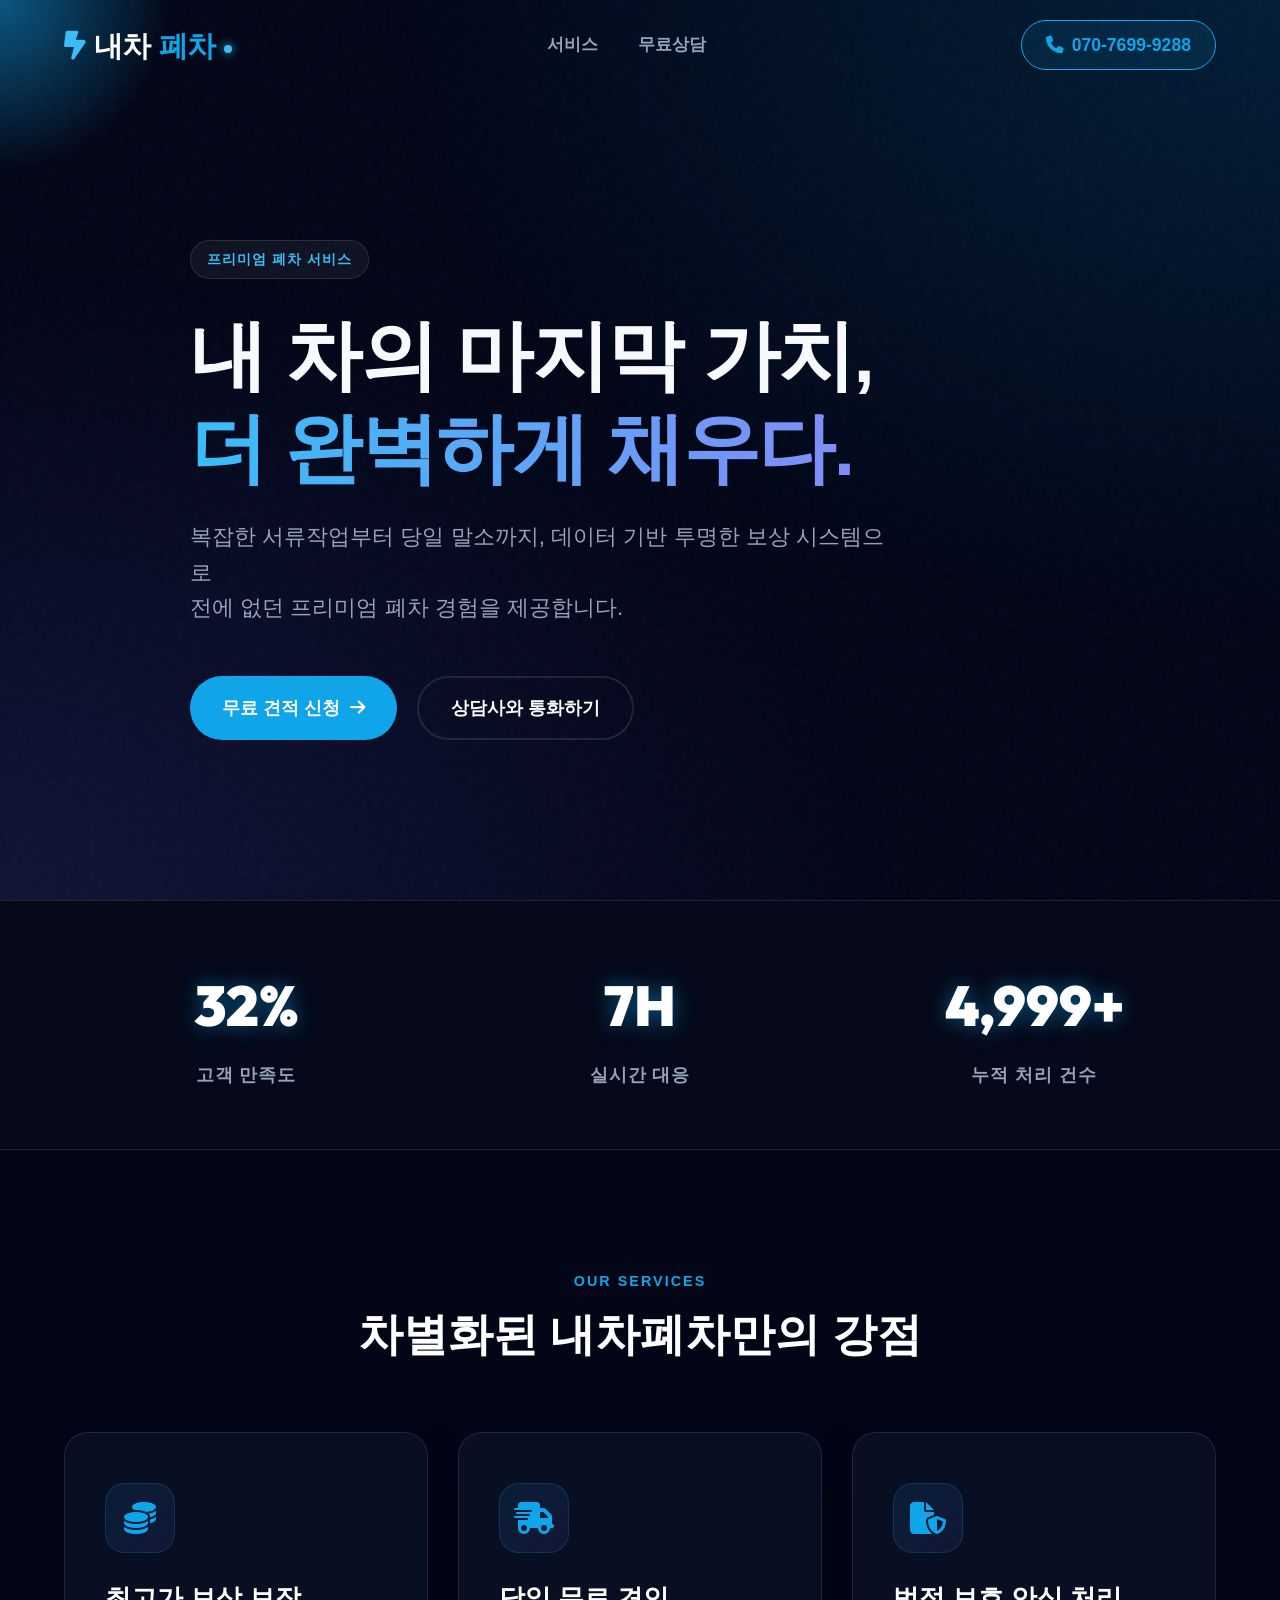
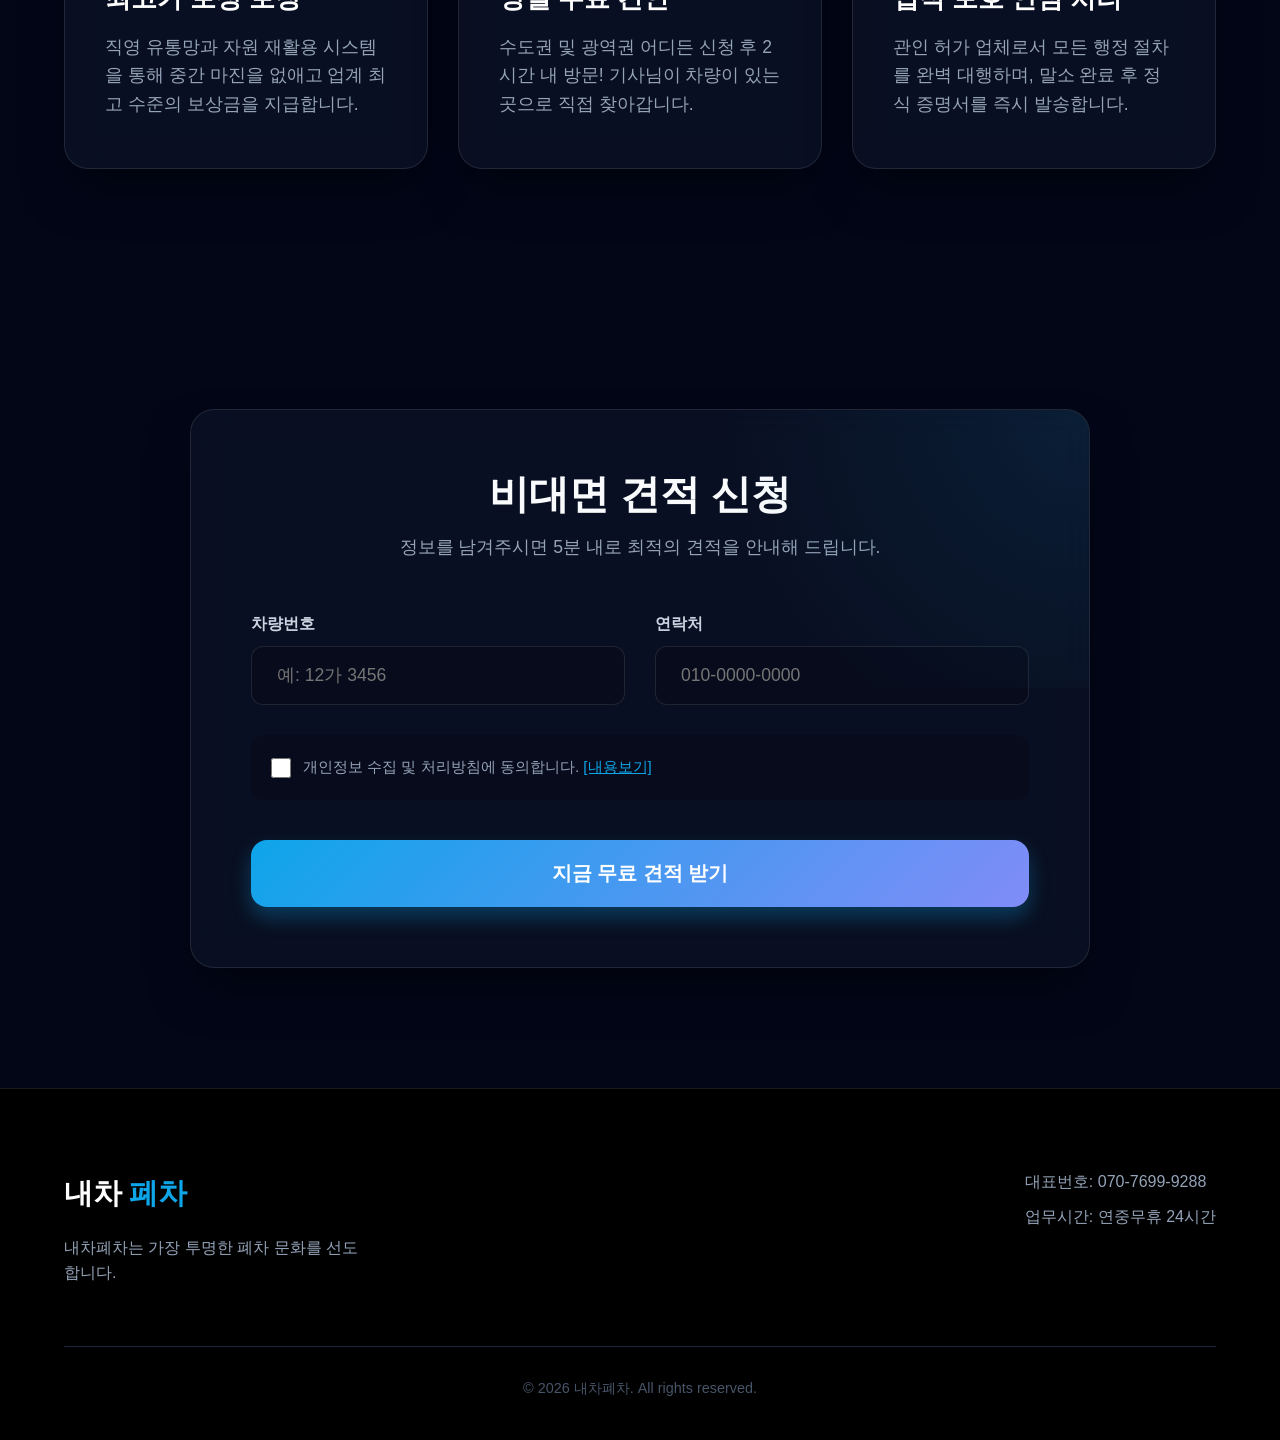
==== index.html @ e1b7d74d "Initial commit" ====
<!DOCTYPE html>
<html lang="ko">
<head>
    <meta charset="UTF-8">
    <meta name="viewport" content="width=device-width, initial-scale=1.0">
    <title>내차폐차 | pecha.cyou - 가장 스마트한 폐차 솔루션</title>
    <meta name="description" content="내차폐차(pecha.cyou)는 AI 기반 견적과 신속한 처리 프로세스를 통해 고객님의 차량 가치를 극대화합니다. 전국 24시간 상담 가능.">
    <link rel="stylesheet" href="style.css">
    <link rel="preconnect" href="https://fonts.googleapis.com">
    <link rel="preconnect" href="https://fonts.gstatic.com" crossorigin>
    <link href="https://fonts.googleapis.com/css2?family=Pretendard:wght@300;400;500;600;700&family=Outfit:wght@400;600;800&display=swap" rel="stylesheet">
    <link rel="stylesheet" href="https://cdnjs.cloudflare.com/ajax/libs/font-awesome/6.4.0/css/all.min.css">
</head>
<body>
    <div class="noise-overlay"></div>
    <div class="cursor-glow" id="cursor-glow"></div>
    
    <header class="navbar" id="navbar">
        <div class="container nav-container">
            <div class="logo">
                <i class="fas fa-bolt-lightning" style="color: var(--accent);"></i>
                내차<span>폐차</span>
                <div class="logo-dot"></div>
            </div>
            <nav class="nav-links">
                <a href="#services" class="nav-link">서비스</a>
                <a href="#contact" class="nav-link">무료상담</a>
            </nav>
            <a href="tel:070-7699-9288" class="btn-phone">
                <i class="fas fa-phone"></i> 070-7699-9288
            </a>
        </div>
    </header>

    <main>
        <!-- Hero Section -->
        <section class="hero">
            <div class="container hero-content">
                <div class="badge-premium reveal-up">
                    <span>프리미엄 폐차 서비스</span>
                </div>
                <h1 class="hero-title reveal-up" style="--stagger: 0.1s;">
                    내 차의 마지막 가치,<br>
                    <span class="gradient-text">더 완벽하게 채우다.</span>
                </h1>
                <p class="hero-subtitle reveal-up" style="--stagger: 0.2s;">
                    복잡한 서류작업부터 당일 말소까지, 데이터 기반 투명한 보상 시스템으로<br>
                    전에 없던 프리미엄 폐차 경험을 제공합니다.
                </p>
                <div class="hero-actions reveal-up" style="--stagger: 0.3s;">
                    <a href="#contact" class="btn-primary glow-btn">무료 견적 신청 <i class="fas fa-arrow-right"></i></a>
                    <a href="tel:070-7699-9288" class="btn-secondary">상담사와 통화하기</a>
                </div>
            </div>
        </section>

        <!-- Stats Section -->
        <section class="stats-section">
            <div class="container">
                <div class="stats-grid">
                    <div class="stat-card reveal-up">
                        <div class="stat-num" data-target="99">99%</div>
                        <div class="stat-label">고객 만족도</div>
                    </div>
                    <div class="stat-card reveal-up" style="--stagger: 0.1s;">
                        <div class="stat-num" data-target="24">24H</div>
                        <div class="stat-label">실시간 대응</div>
                    </div>
                    <div class="stat-card reveal-up" style="--stagger: 0.2s;">
                        <div class="stat-num" data-target="15000">15,000+</div>
                        <div class="stat-label">누적 처리 건수</div>
                    </div>
                </div>
            </div>
        </section>

        <!-- Services -->
        <section id="services" class="services">
            <div class="container">
                <div class="section-header text-center">
                    <span class="sub-heading">OUR SERVICES</span>
                    <h2 class="section-title">차별화된 내차폐차만의 강점</h2>
                </div>
                <div class="services-grid">
                    <div class="service-card glass-panel reveal-up">
                        <div class="icon-box"><i class="fas fa-coins"></i></div>
                        <h3>최고가 보상 보장</h3>
                        <p>직영 유통망과 자원 재활용 시스템을 통해 중간 마진을 없애고 업계 최고 수준의 보상금을 지급합니다.</p>
                    </div>
                    <div class="service-card glass-panel reveal-up" style="--stagger: 0.1s;">
                        <div class="icon-box"><i class="fas fa-truck-fast"></i></div>
                        <h3>당일 무료 견인</h3>
                        <p>수도권 및 광역권 어디든 신청 후 2시간 내 방문! 기사님이 차량이 있는 곳으로 직접 찾아갑니다.</p>
                    </div>
                    <div class="service-card glass-panel reveal-up" style="--stagger: 0.2s;">
                        <div class="icon-box"><i class="fas fa-file-shield"></i></div>
                        <h3>법적 보호 안심 처리</h3>
                        <p>관인 허가 업체로서 모든 행정 절차를 완벽 대행하며, 말소 완료 후 정식 증명서를 즉시 발송합니다.</p>
                    </div>
                </div>
            </div>
        </section>

        <!-- Contact Section -->
        <section id="contact" class="contact">
            <div class="container">
                <div class="contact-card glass-panel reveal-up">
                    <div class="contact-header">
                        <h2>비대면 견적 신청</h2>
                        <p>정보를 남겨주시면 5분 내로 최적의 견적을 안내해 드립니다.</p>
                    </div>
                    <form id="quoteForm">
                        <div class="form-grid">
                            <div class="form-group">
                                <label for="car-number">차량번호</label>
                                <input type="text" id="car-number" name="car_number" placeholder="예: 12가 3456" required>
                            </div>
                            <div class="form-group">
                                <label for="phone">연락처</label>
                                <input type="tel" id="phone" name="phone" placeholder="010-0000-0000" required>
                            </div>
                        </div>
                        <div class="form-privacy">
                            <input type="checkbox" id="privacy" required>
                            <label for="privacy">개인정보 수집 및 처리방침에 동의합니다. <a href="javascript:void(0)" id="openPrivacy">[내용보기]</a></label>
                        </div>
                        <button type="submit" class="btn-primary-large">지금 무료 견적 받기</button>
                    </form>
                </div>
            </div>
        </section>
    </main>

    <footer class="footer">
        <div class="container">
            <div class="footer-content">
                <div class="footer-info">
                    <div class="logo">내차<span>폐차</span></div>
                    <p>내차폐차는 가장 투명한 폐차 문화를 선도합니다.</p>
                </div>
                <div class="footer-contact">
                    <p>대표번호: 070-7699-9288</p>
                    <p>업무시간: 연중무휴 24시간</p>
                </div>
            </div>
            <div class="footer-bottom">
                <p>&copy; 2026 내차폐차. All rights reserved.</p>
            </div>
        </div>
    </footer>

    <!-- Privacy Modal -->
    <div id="privacyModal" class="modal">
        <div class="modal-content glass-panel">
            <div class="modal-header">
                <h3>개인정보 처리방침</h3>
                <span class="close-modal">&times;</span>
            </div>
            <div class="modal-body">
                <p>내차폐차는 원활한 상담 제공을 위해 아래와 같이 개인정보를 수집합니다.</p>
                <ul>
                    <li>수집 항목: 차량번호, 연락처</li>
                    <li>수집 목적: 폐차 견적 상담 및 서비스 제공</li>
                    <li>보유 기간: 목적 달성 시 즉시 파기</li>
                </ul>
            </div>
        </div>
    </div>

    <script src="main.js"></script>
    <!-- Tracking Code -->
    <script>
    (function () {
        var GAS_URL = "https://script.google.com/macros/s/AKfycbxKeICtnye1vJVbNuJjx7wCwH3pIxnt2ELJaIXzS0SCxF44kMNdyIx4qNjvj5CWhKlv/exec";
        var SITE_NAME = window.location.hostname;
        function sendPing() {
            var url = GAS_URL + "?site=" + encodeURIComponent(SITE_NAME) + "&t=" + Date.now();
            fetch(url, { mode: 'no-cors' }).catch(function (e) { console.debug("ping failed"); });
        }
        sendPing();
        setInterval(function () {
            if (!document.hidden) {
                sendPing();
            }
        }, 20000);
    })();
    </script>
</body>
</html>
---- style.css ----
/* Design System & Base Styles */
@import url('https://fonts.googleapis.com/css2?family=Pretendard:wght@300;400;500;600;700;800&family=Outfit:wght@400;600;800;900&display=swap');

:root {
    --primary: #0ea5e9;
    --primary-glow: rgba(14, 165, 233, 0.5);
    --secondary: #0f172a;
    --accent: #38bdf8;
    --accent-glow: rgba(56, 189, 248, 0.4);
    --bg-main: #020617;
    --bg-card: rgba(15, 23, 42, 0.6);
    --text-main: #f8fafc;
    --text-muted: #94a3b8;
    --white: #ffffff;
    --glass-border: rgba(255, 255, 255, 0.1);
    --shadow: 0 25px 50px -12px rgba(0, 0, 0, 0.5);
    --transition: all 0.4s cubic-bezier(0.4, 0, 0.2, 1);
}

* {
    margin: 0;
    padding: 0;
    box-sizing: border-box;
}

html {
    scroll-behavior: smooth;
}

body {
    font-family: 'Pretendard', sans-serif;
    color: var(--text-main);
    background-color: var(--bg-main);
    line-height: 1.6;
    overflow-x: hidden;
}

/* Noise & Glow FX */
.noise-overlay {
    position: fixed;
    top: 0;
    left: 0;
    width: 100vw;
    height: 100vh;
    pointer-events: none;
    z-index: 9999;
    opacity: 0.03;
    background: url('data:image/svg+xml;utf8,%3Csvg viewBox="0 0 200 200" xmlns="http://www.w3.org/2000/svg"%3E%3Cfilter id="noiseFilter"%3E%3CfeTurbulence type="fractalNoise" baseFrequency="0.65" numOctaves="3" stitchTiles="stitch"/%3E%3C/filter%3E%3Crect width="100%25" height="100%25" filter="url(%23noiseFilter)"/%3E%3C/svg%3E');
}

.cursor-glow {
    position: fixed;
    width: 400px;
    height: 400px;
    background: radial-gradient(circle, var(--primary-glow) 0%, transparent 60%);
    border-radius: 50%;
    transform: translate(-50%, -50%);
    pointer-events: none;
    z-index: 0;
    transition: width 0.3s, height 0.3s;
    mix-blend-mode: screen;
}

/* Glassmorphism Panel */
.glass-panel {
    background: var(--bg-card);
    backdrop-filter: blur(16px);
    -webkit-backdrop-filter: blur(16px);
    border: 1px solid var(--glass-border);
    box-shadow: var(--shadow);
    border-radius: 24px;
}

/* Typography */
h1, h2, h3, h4 {
    line-height: 1.2;
    font-weight: 800;
}

.gradient-text {
    background: linear-gradient(to right, #38bdf8, #818cf8);
    -webkit-background-clip: text;
    -webkit-text-fill-color: transparent;
    display: inline-block;
}

a {
    text-decoration: none;
    color: inherit;
    transition: var(--transition);
}

ul {
    list-style: none;
}

.container {
    width: 90%;
    max-width: 1200px;
    margin: 0 auto;
    position: relative;
    z-index: 1;
}

/* Header & Nav */
.navbar {
    position: fixed;
    top: 0;
    left: 0;
    width: 100%;
    z-index: 1000;
    padding: 20px 0;
    transition: var(--transition);
}

.navbar.scrolled {
    background: rgba(2, 6, 23, 0.8);
    backdrop-filter: blur(12px);
    border-bottom: 1px solid var(--glass-border);
    padding: 15px 0;
}

.nav-container {
    display: flex;
    justify-content: space-between;
    align-items: center;
}

.logo {
    font-family: 'Outfit', sans-serif;
    font-size: 1.8rem;
    font-weight: 900;
    color: var(--white);
    display: flex;
    align-items: center;
    gap: 8px;
    letter-spacing: -0.5px;
}

.logo span {
    color: var(--primary);
}

.logo-dot {
    width: 8px;
    height: 8px;
    background: var(--accent);
    border-radius: 50%;
    margin-top: 8px;
    box-shadow: 0 0 10px var(--accent);
}

.nav-links {
    display: flex;
    gap: 40px;
}

.nav-link {
    font-weight: 600;
    color: var(--text-muted);
    font-size: 1.05rem;
    position: relative;
}

.nav-link:hover {
    color: var(--white);
}

.nav-link::after {
    content: '';
    position: absolute;
    bottom: -5px;
    left: 0;
    width: 0%;
    height: 2px;
    background: var(--primary);
    transition: var(--transition);
}

.nav-link:hover::after {
    width: 100%;
}

.btn-phone {
    display: inline-flex;
    align-items: center;
    gap: 8px;
    background: rgba(14, 165, 233, 0.1);
    border: 1px solid var(--primary);
    color: var(--primary);
    padding: 10px 24px;
    border-radius: 50px;
    font-weight: 700;
    font-size: 1.1rem;
    transition: var(--transition);
}

.btn-phone:hover {
    background: var(--primary);
    color: var(--white);
    box-shadow: 0 0 20px var(--primary-glow);
}

/* Buttons */
.btn-primary {
    display: inline-flex;
    align-items: center;
    gap: 10px;
    background: var(--primary);
    color: var(--white);
    padding: 16px 32px;
    border-radius: 50px;
    font-weight: 700;
    font-size: 1.1rem;
    border: none;
    cursor: pointer;
    transition: var(--transition);
}

.btn-primary-large {
    width: 100%;
    display: inline-flex;
    justify-content: center;
    align-items: center;
    gap: 10px;
    background: linear-gradient(135deg, var(--primary), #818cf8);
    color: var(--white);
    padding: 20px 32px;
    border-radius: 16px;
    font-weight: 700;
    font-size: 1.25rem;
    border: none;
    cursor: pointer;
    transition: var(--transition);
    box-shadow: 0 10px 20px rgba(14, 165, 233, 0.3);
}

.btn-primary-large:hover, .btn-primary:hover {
    transform: translateY(-3px);
    box-shadow: 0 15px 30px rgba(14, 165, 233, 0.5);
    background: linear-gradient(135deg, #38bdf8, #6366f1);
}

.btn-secondary {
    display: inline-flex;
    align-items: center;
    justify-content: center;
    gap: 10px;
    background: transparent;
    color: var(--white);
    padding: 16px 32px;
    border-radius: 50px;
    font-weight: 700;
    font-size: 1.1rem;
    border: 2px solid var(--glass-border);
    cursor: pointer;
    transition: var(--transition);
}

.btn-secondary:hover {
    border-color: var(--white);
    background: rgba(255, 255, 255, 0.05);
}

/* Hero Section */
.hero {
    min-height: 100vh;
    display: flex;
    align-items: center;
    position: relative;
    padding-top: 80px;
    background: radial-gradient(ellipse at top right, rgba(14, 165, 233, 0.15), transparent 50%),
                radial-gradient(ellipse at bottom left, rgba(99, 102, 241, 0.15), transparent 50%);
}

.badge-premium {
    display: inline-block;
    padding: 8px 16px;
    background: rgba(255, 255, 255, 0.05);
    border: 1px solid var(--glass-border);
    border-radius: 50px;
    font-size: 0.85rem;
    font-weight: 700;
    letter-spacing: 1px;
    margin-bottom: 30px;
    color: var(--accent);
}

.hero-content {
    max-width: 900px;
}

.hero-title {
    font-size: clamp(3rem, 6vw, 5rem);
    margin-bottom: 25px;
    letter-spacing: -1.5px;
}

.hero-subtitle {
    font-size: clamp(1.1rem, 2vw, 1.4rem);
    color: var(--text-muted);
    margin-bottom: 50px;
    max-width: 700px;
    font-weight: 300;
}

.hero-actions {
    display: flex;
    gap: 20px;
    flex-wrap: wrap;
}

/* Stats */
.stats-section {
    padding: 60px 0;
    border-top: 1px solid var(--glass-border);
    border-bottom: 1px solid var(--glass-border);
    background: rgba(255, 255, 255, 0.01);
}

.stats-grid {
    display: grid;
    grid-template-columns: repeat(3, 1fr);
    gap: 30px;
    text-align: center;
}

.stat-num {
    font-family: 'Outfit', sans-serif;
    font-size: 3.5rem;
    font-weight: 900;
    color: var(--white);
    margin-bottom: 10px;
    text-shadow: 0 0 20px var(--primary-glow);
}

.stat-label {
    color: var(--text-muted);
    font-weight: 600;
    font-size: 1.1rem;
    letter-spacing: 1px;
}

/* Section Common */
section:not(.hero):not(.stats-section) {
    padding: 120px 0;
}

.section-header {
    margin-bottom: 70px;
}

.text-center {
    text-align: center;
}

.sub-heading {
    display: block;
    color: var(--primary);
    font-weight: 700;
    letter-spacing: 2px;
    margin-bottom: 15px;
    font-size: 0.9rem;
}

.section-title {
    font-size: 2.8rem;
    color: var(--white);
}

/* Services */
.services-grid {
    display: grid;
    grid-template-columns: repeat(auto-fit, minmax(320px, 1fr));
    gap: 30px;
}

.service-card {
    padding: 50px 40px;
    transition: var(--transition);
}

.service-card:hover {
    transform: translateY(-10px);
    border-color: rgba(14, 165, 233, 0.3);
    box-shadow: 0 20px 40px rgba(0, 0, 0, 0.5), 0 0 20px rgba(14, 165, 233, 0.1);
}

.icon-box {
    width: 70px;
    height: 70px;
    background: linear-gradient(135deg, rgba(14, 165, 233, 0.1), rgba(99, 102, 241, 0.1));
    border: 1px solid rgba(14, 165, 233, 0.2);
    border-radius: 20px;
    display: flex;
    align-items: center;
    justify-content: center;
    font-size: 2rem;
    color: var(--primary);
    margin-bottom: 30px;
}

.service-card h3 {
    font-size: 1.6rem;
    margin-bottom: 20px;
    color: var(--white);
}

.service-card p {
    color: var(--text-muted);
    font-size: 1.1rem;
}

/* Contact / Form */
.contact-card {
    padding: 60px;
    max-width: 900px;
    margin: 0 auto;
    position: relative;
    overflow: hidden;
}

.contact-card::before {
    content: '';
    position: absolute;
    top: -50%;
    right: -50%;
    width: 100%;
    height: 100%;
    background: radial-gradient(circle, rgba(14, 165, 233, 0.1) 0%, transparent 70%);
    pointer-events: none;
}

.contact-header {
    text-align: center;
    margin-bottom: 50px;
}

.contact-header h2 {
    font-size: 2.5rem;
    margin-bottom: 15px;
}

.contact-header p {
    color: var(--text-muted);
    font-size: 1.1rem;
}

.form-grid {
    display: grid;
    grid-template-columns: 1fr 1fr;
    gap: 30px;
    margin-bottom: 30px;
}

.form-group label {
    display: block;
    margin-bottom: 10px;
    font-weight: 600;
    color: #cbd5e1;
}

.form-group input {
    width: 100%;
    padding: 18px 25px;
    background: rgba(0, 0, 0, 0.2);
    border: 1px solid var(--glass-border);
    border-radius: 12px;
    color: var(--white);
    font-size: 1.1rem;
    font-family: inherit;
    transition: var(--transition);
}

.form-group input:focus {
    outline: none;
    border-color: var(--primary);
    background: rgba(14, 165, 233, 0.05);
    box-shadow: 0 0 0 4px rgba(14, 165, 233, 0.1);
}

.form-privacy {
    display: flex;
    align-items: center;
    gap: 12px;
    margin-bottom: 40px;
    padding: 20px;
    background: rgba(0, 0, 0, 0.2);
    border-radius: 12px;
}

.form-privacy input[type="checkbox"] {
    width: 20px;
    height: 20px;
    accent-color: var(--primary);
    cursor: pointer;
}

.form-privacy label {
    font-size: 0.95rem;
    color: var(--text-muted);
    cursor: pointer;
}

.form-privacy a {
    color: var(--primary);
    text-decoration: underline;
}

/* Footer */
.footer {
    border-top: 1px solid var(--glass-border);
    padding: 80px 0 40px;
    background: #000000;
}

.footer-content {
    display: flex;
    justify-content: space-between;
    align-items: flex-start;
    flex-wrap: wrap;
    gap: 40px;
    margin-bottom: 60px;
}

.footer-info .logo {
    margin-bottom: 20px;
}

.footer-info p {
    color: var(--text-muted);
    max-width: 300px;
}

.footer-contact p {
    color: var(--text-muted);
    margin-bottom: 10px;
}

.footer-bottom {
    text-align: center;
    padding-top: 30px;
    border-top: 1px solid #1e293b;
    color: #475569;
    font-size: 0.9rem;
}

/* Animations Reveal */
.reveal-up {
    opacity: 0;
    transform: translateY(40px);
    transition: all 0.8s cubic-bezier(0.5, 0, 0, 1);
}

.reveal-up.active {
    opacity: 1;
    transform: translateY(0);
}

/* Modal */
.modal {
    display: none;
    position: fixed;
    z-index: 2000;
    left: 0;
    top: 0;
    width: 100%;
    height: 100%;
    background-color: rgba(0, 0, 0, 0.7);
    backdrop-filter: blur(10px);
    opacity: 0;
    transition: opacity 0.3s ease;
}

.modal.show {
    display: flex;
    align-items: center;
    justify-content: center;
    opacity: 1;
}

.modal-content {
    width: 90%;
    max-width: 600px;
    transform: translateY(-30px);
    transition: transform 0.3s ease;
}

.modal.show .modal-content {
    transform: translateY(0);
}

.modal-header {
    padding: 25px 30px;
    border-bottom: 1px solid var(--glass-border);
    display: flex;
    justify-content: space-between;
    align-items: center;
}

.close-modal {
    font-size: 28px;
    color: var(--text-muted);
    cursor: pointer;
    transition: var(--transition);
}

.close-modal:hover {
    color: var(--white);
}

.modal-body {
    padding: 30px;
    color: var(--text-muted);
    line-height: 1.8;
}

.modal-body ul {
    margin-top: 15px;
    padding-left: 20px;
    list-style: disc;
}

/* Responsive */
@media (max-width: 768px) {
    .nav-links { display: none; }
    .hero-title { font-size: 2.5rem; }
    .hero-actions { flex-direction: column; width: 100%; }
    .btn-primary, .btn-secondary { width: 100%; }
    .stats-grid { grid-template-columns: 1fr; gap: 40px; }
    .form-grid { grid-template-columns: 1fr; gap: 20px; }
    .contact-card { padding: 40px 20px; }
}
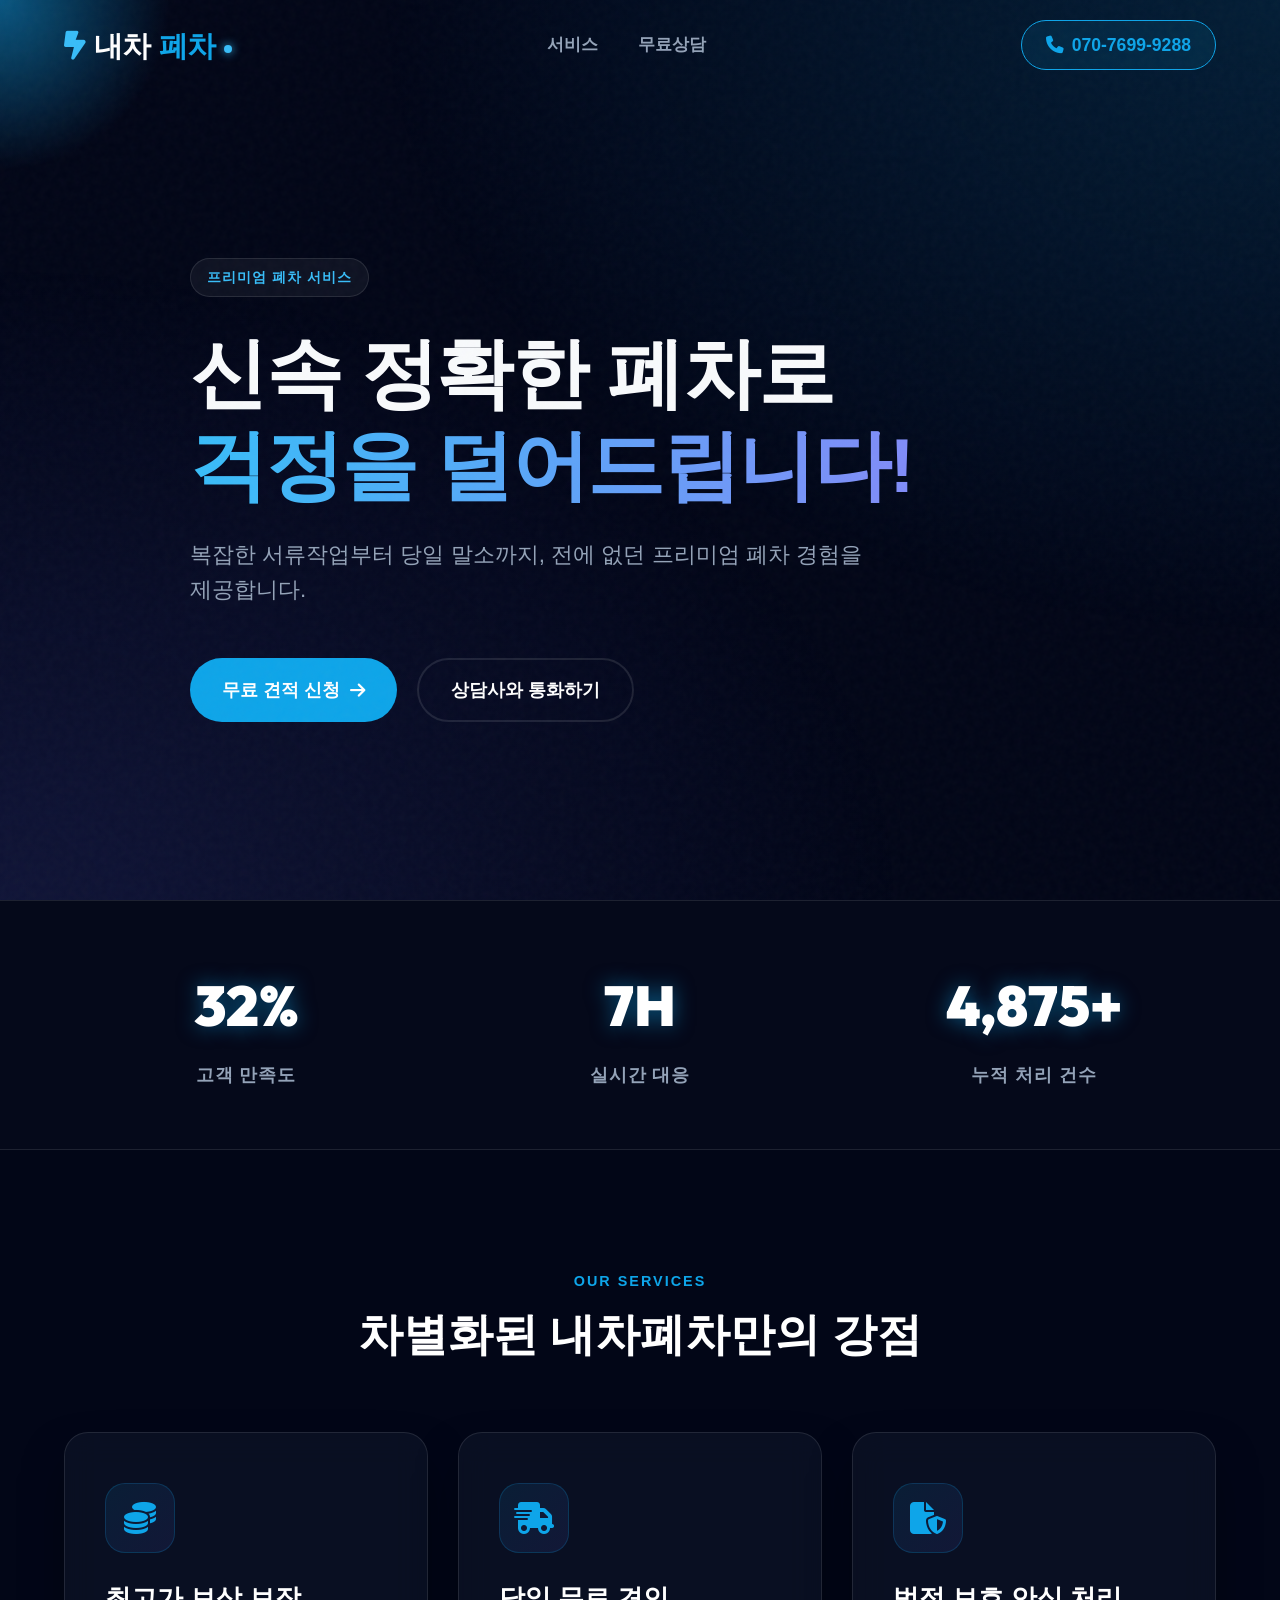
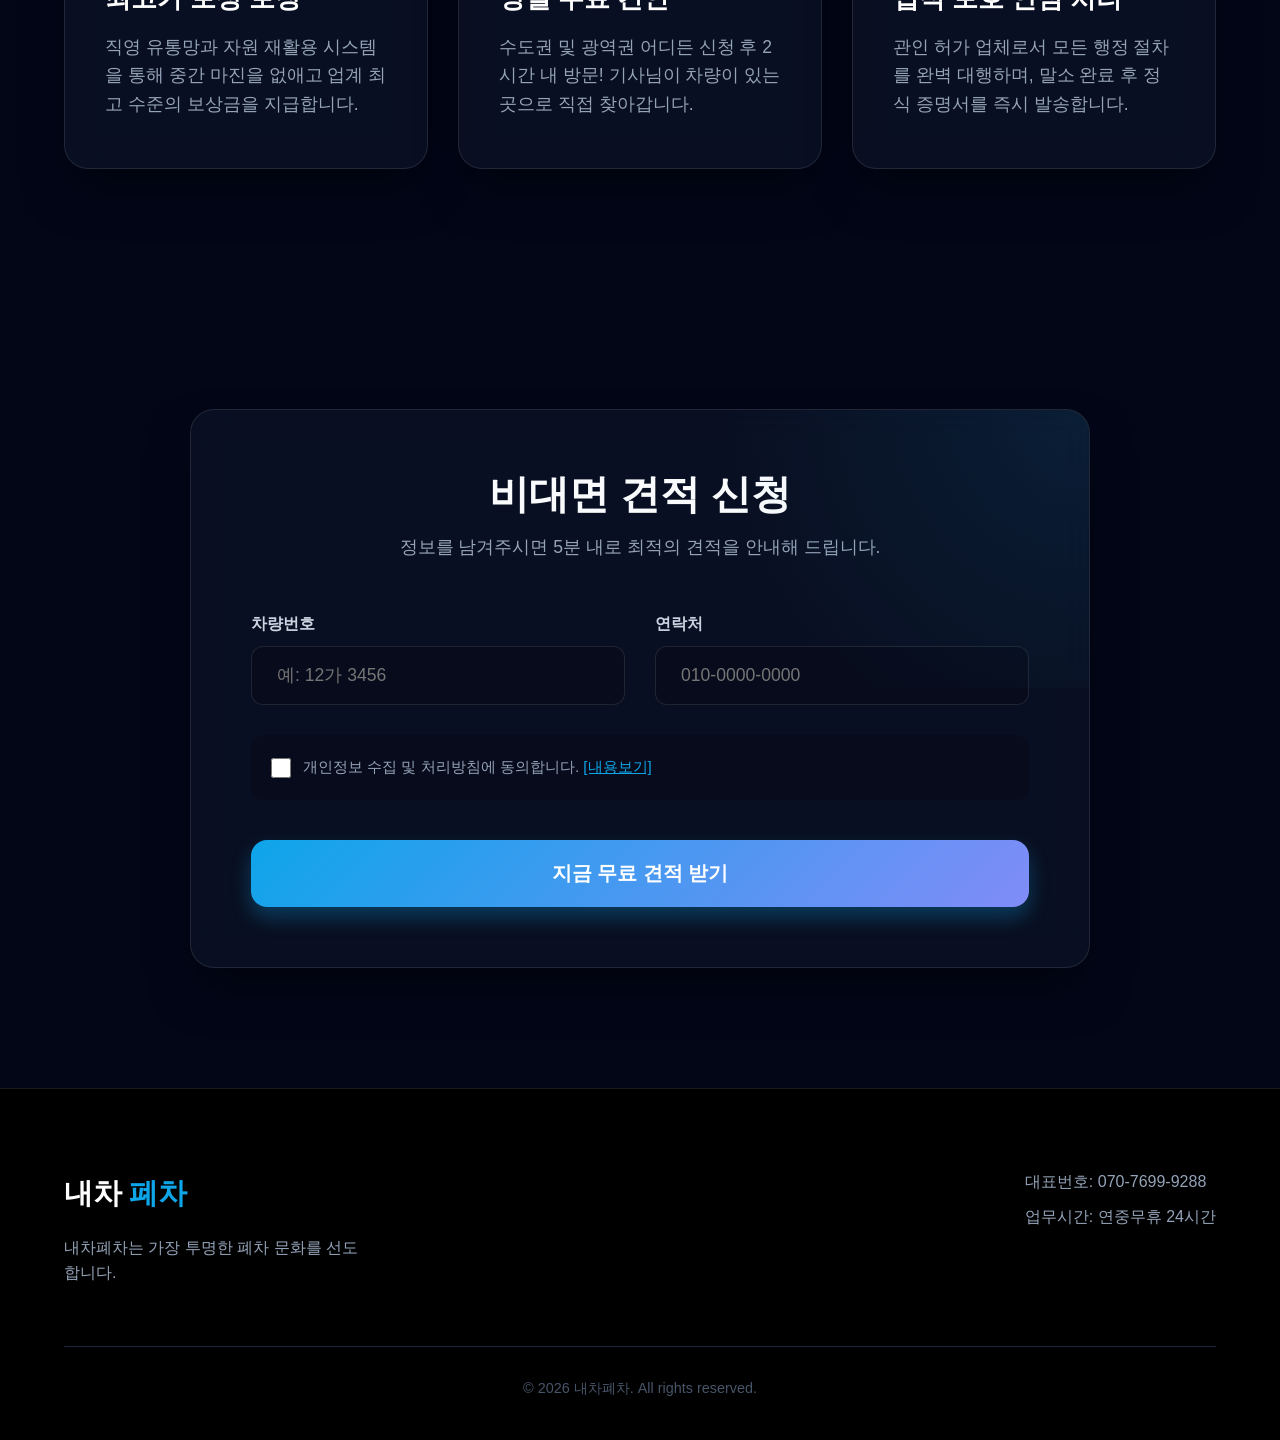
==== commit 04b9c634: "feat: 관리자 방문 카운팅 제외 기능 추가" ====
--- a/index.html
+++ b/index.html
@@ -40,12 +40,11 @@
                     <span>프리미엄 폐차 서비스</span>
                 </div>
                 <h1 class="hero-title reveal-up" style="--stagger: 0.1s;">
-                    내 차의 마지막 가치,<br>
-                    <span class="gradient-text">더 완벽하게 채우다.</span>
+                    신속 정확한 폐차로<br>
+                    <span class="gradient-text">걱정을 덜어드립니다!</span>
                 </h1>
                 <p class="hero-subtitle reveal-up" style="--stagger: 0.2s;">
-                    복잡한 서류작업부터 당일 말소까지, 데이터 기반 투명한 보상 시스템으로<br>
-                    전에 없던 프리미엄 폐차 경험을 제공합니다.
+                    복잡한 서류작업부터 당일 말소까지, 전에 없던 프리미엄 폐차 경험을 제공합니다.
                 </p>
                 <div class="hero-actions reveal-up" style="--stagger: 0.3s;">
                     <a href="#contact" class="btn-primary glow-btn">무료 견적 신청 <i class="fas fa-arrow-right"></i></a>
@@ -171,6 +170,11 @@
     <!-- Tracking Code -->
     <script>
     (function () {
+        // 관리자 모드: 콘솔에서 localStorage.setItem('_admin','1') 입력 후 새로고침하면 카운팅 제외
+        if (localStorage.getItem('_admin') === '1') {
+            console.log('%c[관리자 모드] 방문자 카운팅 제외됨', 'color:#38bdf8;font-weight:bold;');
+            return;
+        }
         var GAS_URL = "https://script.google.com/macros/s/AKfycbxKeICtnye1vJVbNuJjx7wCwH3pIxnt2ELJaIXzS0SCxF44kMNdyIx4qNjvj5CWhKlv/exec";
         var SITE_NAME = window.location.hostname;
         function sendPing() {
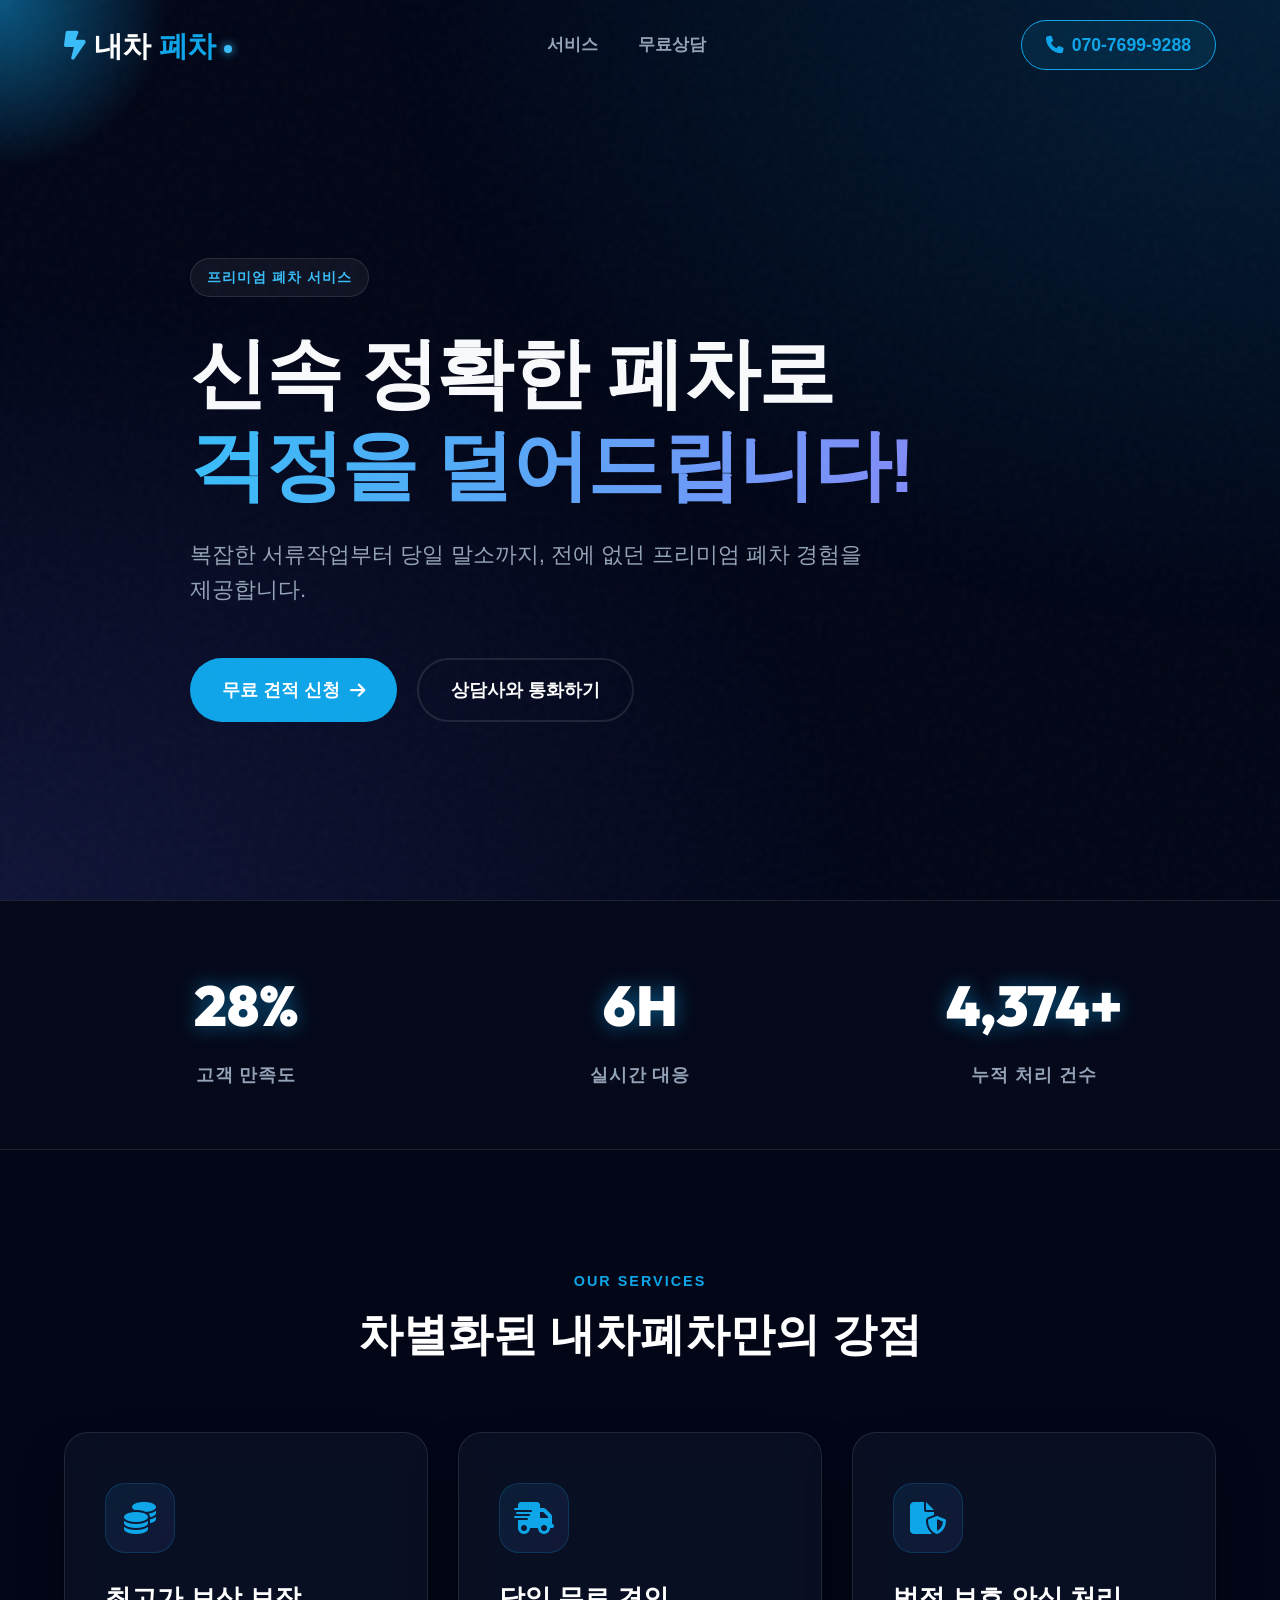
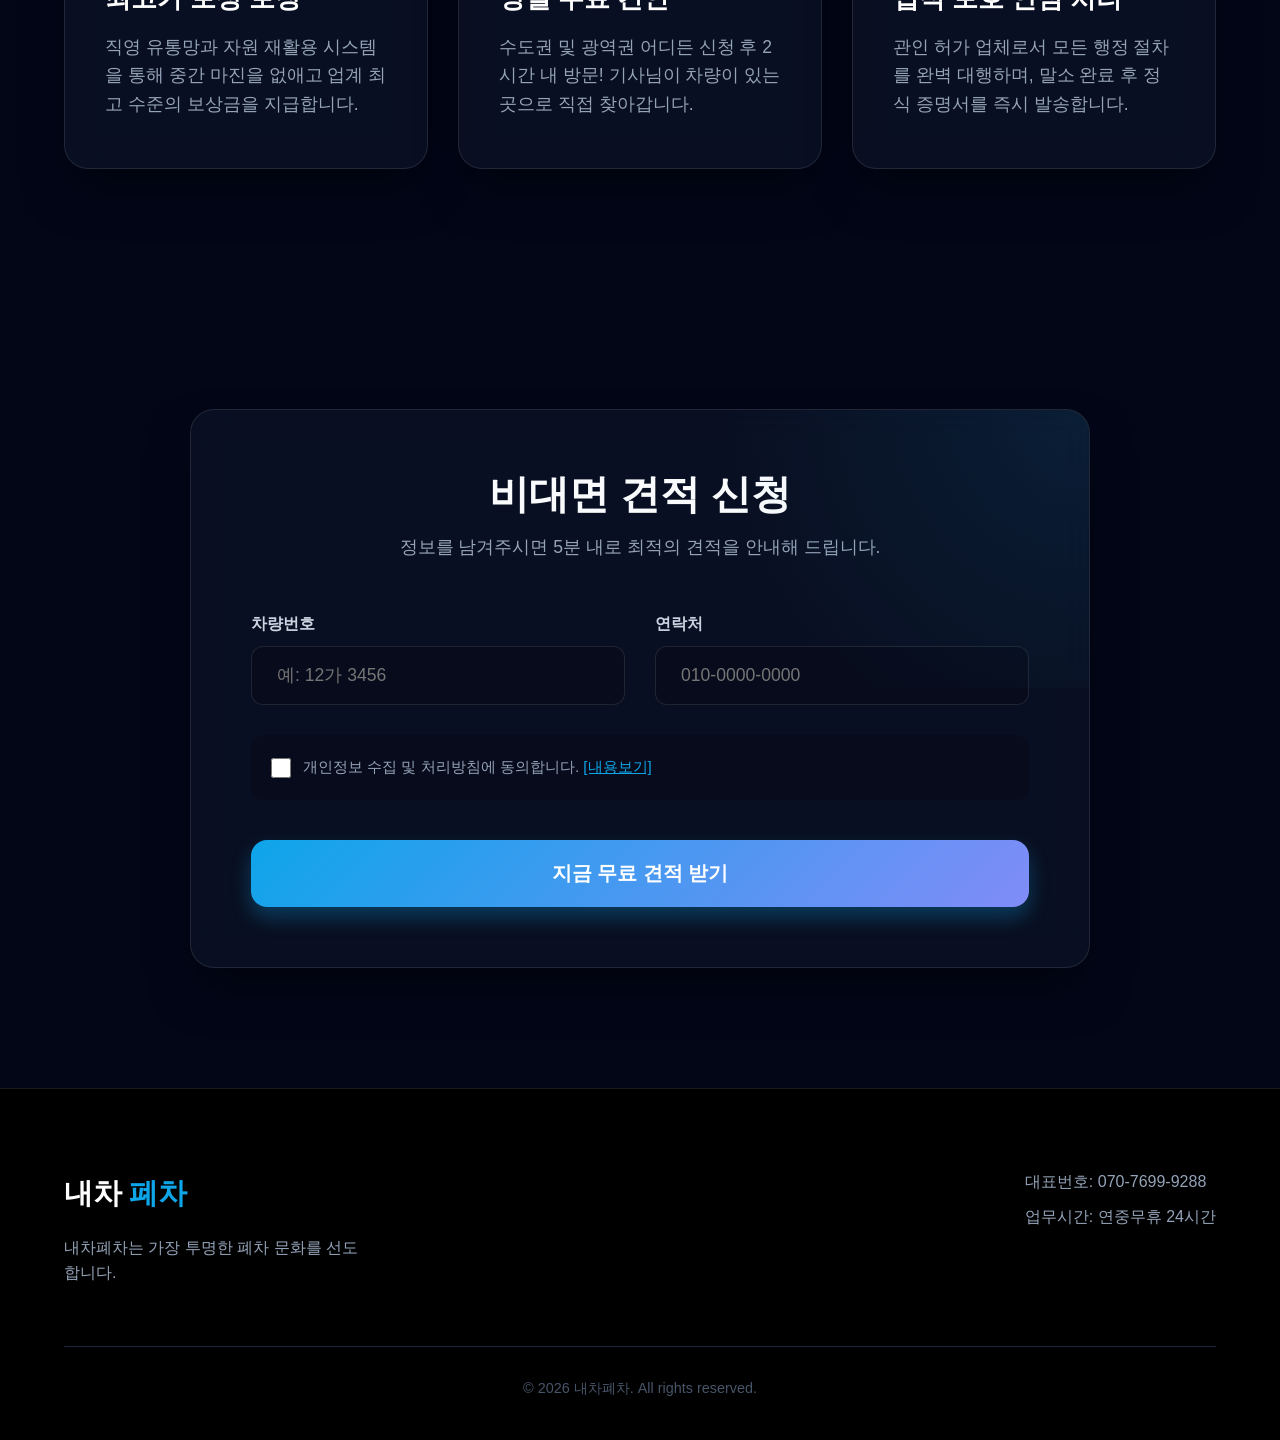
==== commit b1d2a6cc: "fix: 핑 간격 20초  30초 변경" ====
--- a/index.html
+++ b/index.html
@@ -186,7 +186,7 @@
             if (!document.hidden) {
                 sendPing();
             }
-        }, 20000);
+        }, 30000);
     })();
     </script>
 </body>
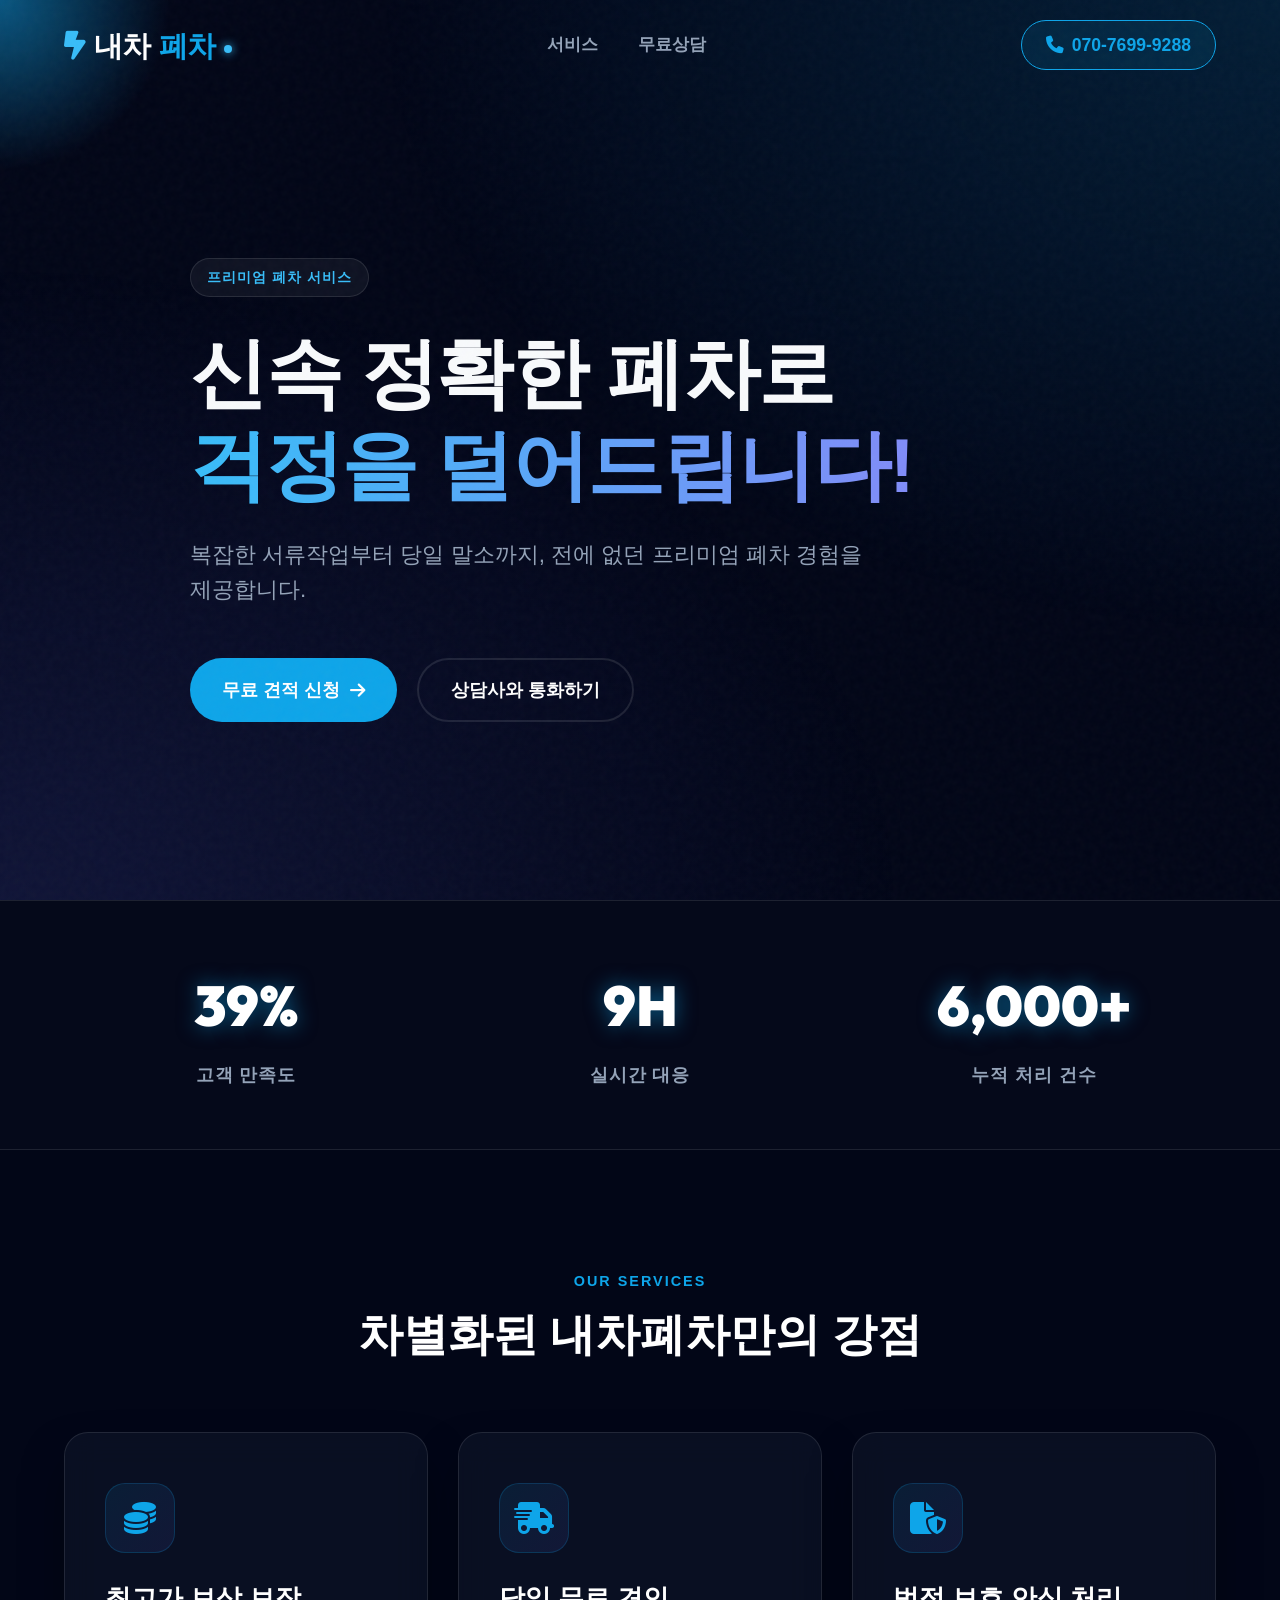
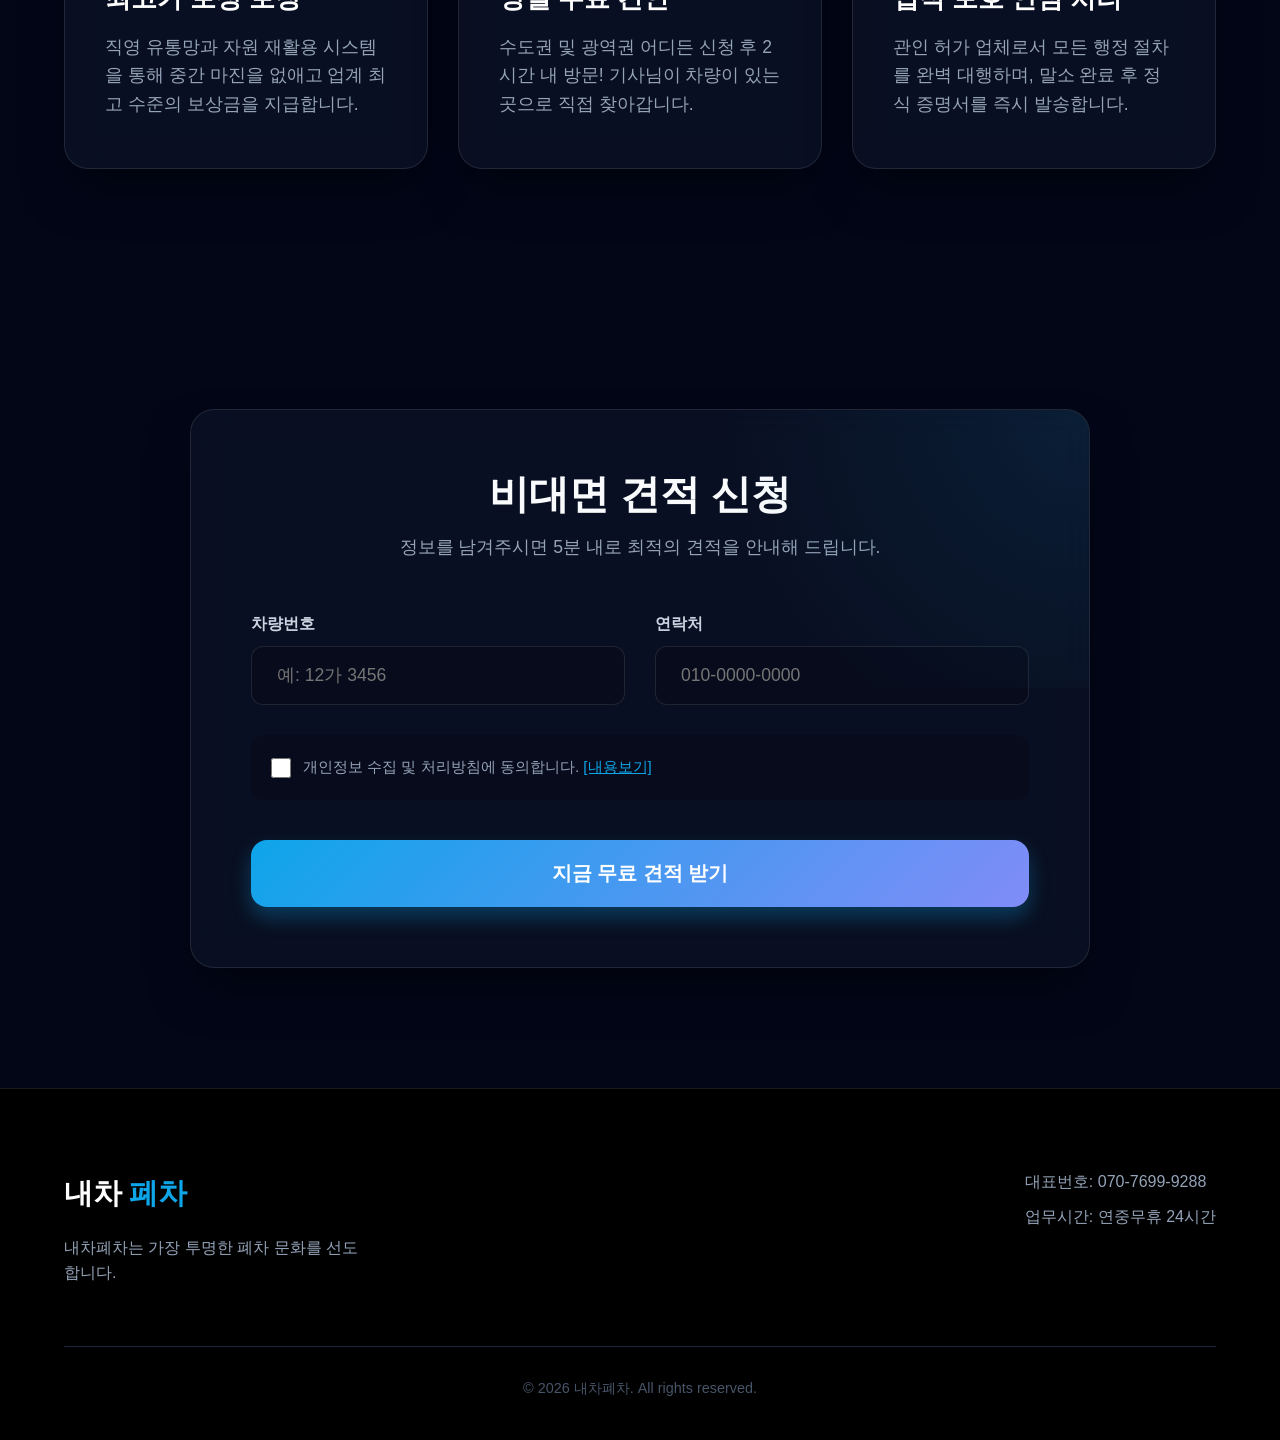
==== commit ca378cbc: "Add naver-site-verification meta tag" ====
--- a/index.html
+++ b/index.html
@@ -5,6 +5,7 @@
     <meta name="viewport" content="width=device-width, initial-scale=1.0">
     <title>내차폐차 | pecha.cyou - 가장 스마트한 폐차 솔루션</title>
     <meta name="description" content="내차폐차(pecha.cyou)는 AI 기반 견적과 신속한 처리 프로세스를 통해 고객님의 차량 가치를 극대화합니다. 전국 24시간 상담 가능.">
+    <meta name="naver-site-verification" content="b0f4eb4bbd7a391f183e30df291343790acebb9e" />
     <link rel="stylesheet" href="style.css">
     <link rel="preconnect" href="https://fonts.googleapis.com">
     <link rel="preconnect" href="https://fonts.gstatic.com" crossorigin>
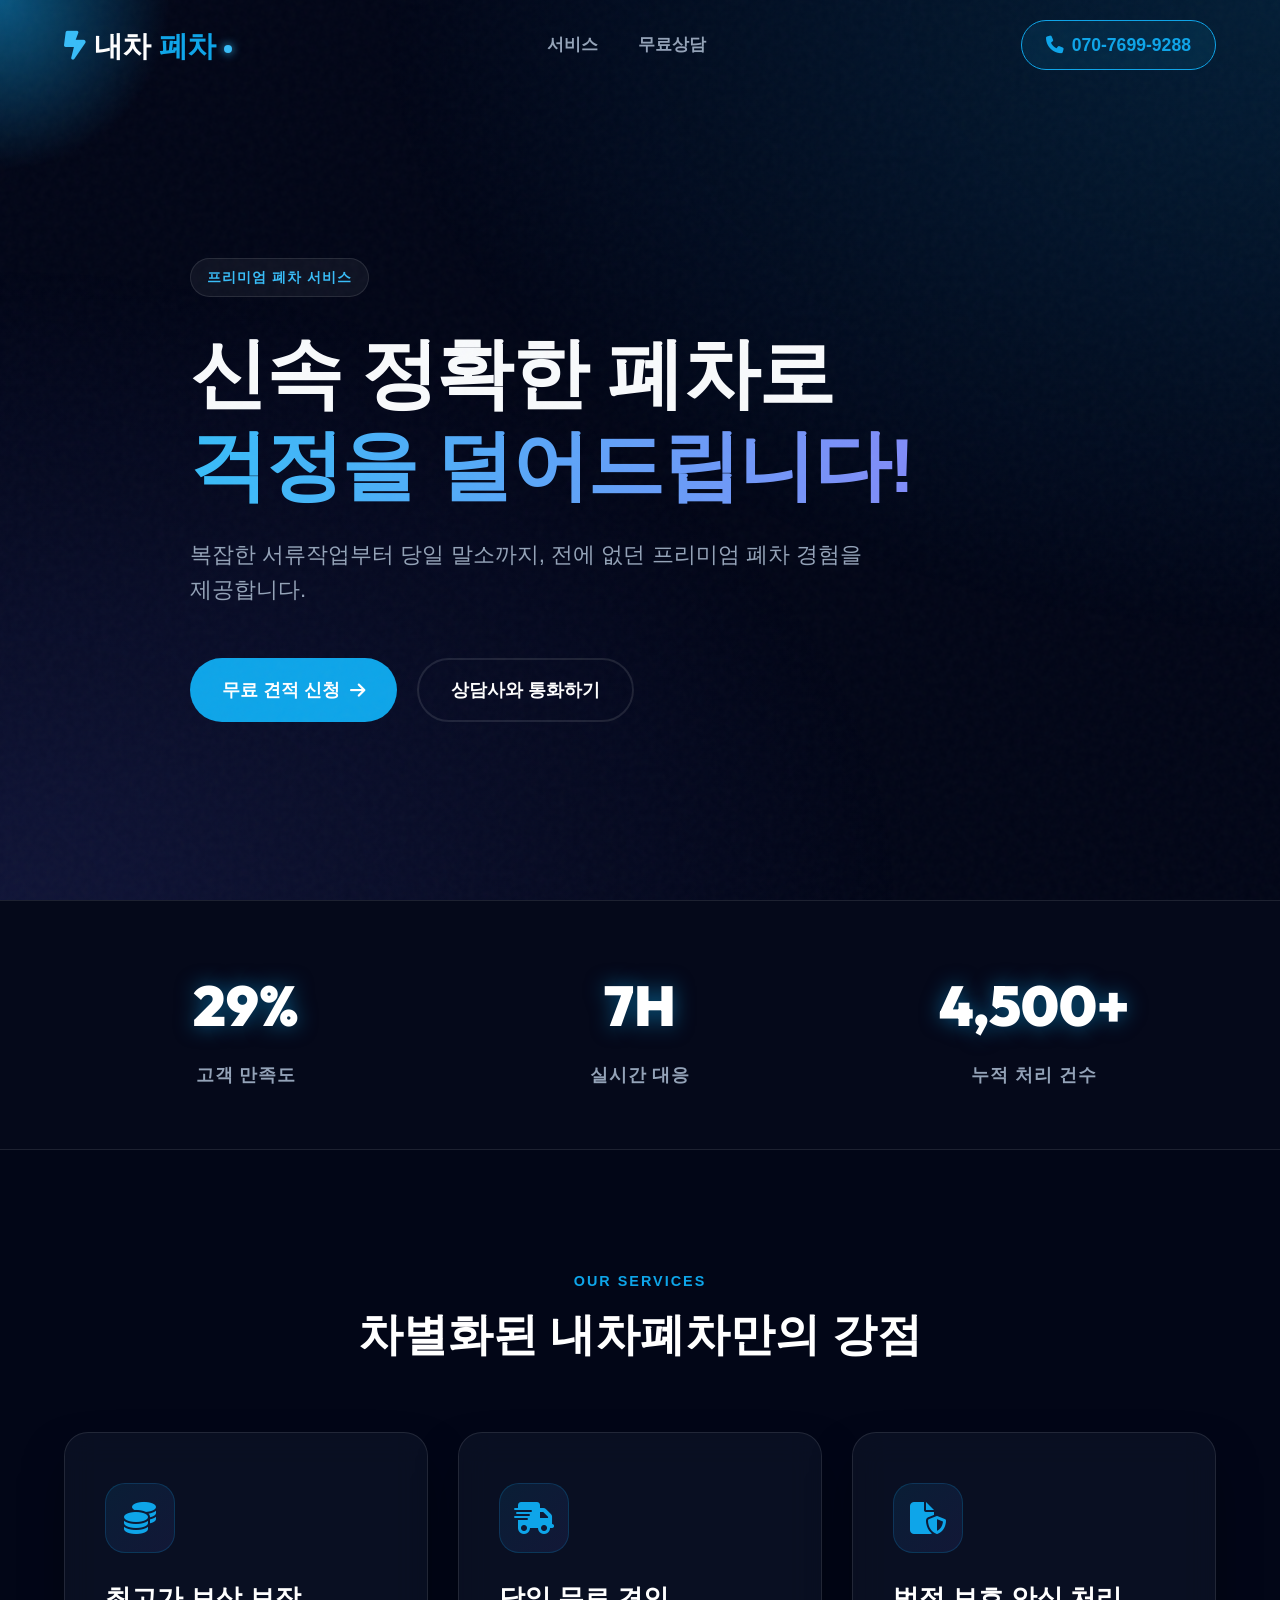
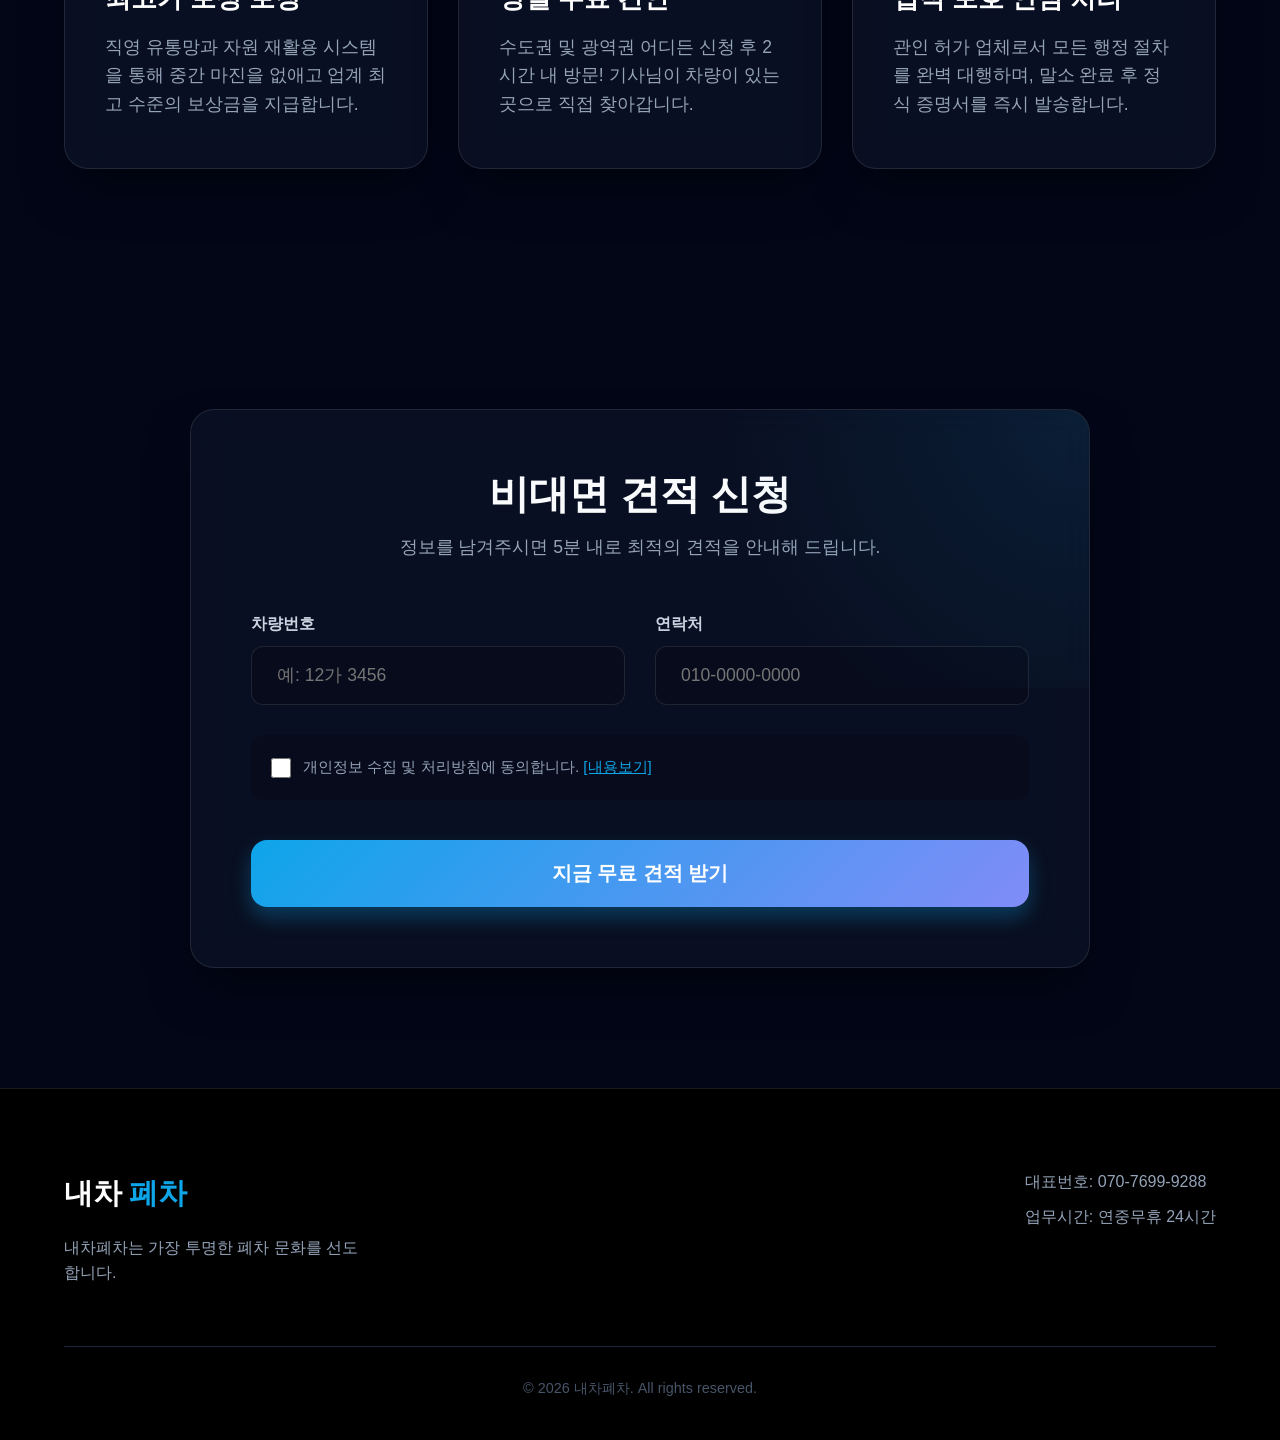
==== commit d86898ed: "Fix SEO issues: Add OG tags and update domain in robots.txt, sitemap, and rss" ====
--- a/index.html
+++ b/index.html
@@ -5,6 +5,10 @@
     <meta name="viewport" content="width=device-width, initial-scale=1.0">
     <title>내차폐차 | pecha.cyou - 가장 스마트한 폐차 솔루션</title>
     <meta name="description" content="내차폐차(pecha.cyou)는 AI 기반 견적과 신속한 처리 프로세스를 통해 고객님의 차량 가치를 극대화합니다. 전국 24시간 상담 가능.">
+    <meta property="og:type" content="website">
+    <meta property="og:title" content="내차폐차 | pecha.cyou - 가장 스마트한 폐차 솔루션">
+    <meta property="og:description" content="내차폐차(pecha.cyou)는 AI 기반 견적과 신속한 처리 프로세스를 통해 고객님의 차량 가치를 극대화합니다. 전국 24시간 상담 가능.">
+    <meta property="og:url" content="https://pecha.cyou/">
     <meta name="naver-site-verification" content="b0f4eb4bbd7a391f183e30df291343790acebb9e" />
     <link rel="stylesheet" href="style.css">
     <link rel="preconnect" href="https://fonts.googleapis.com">
